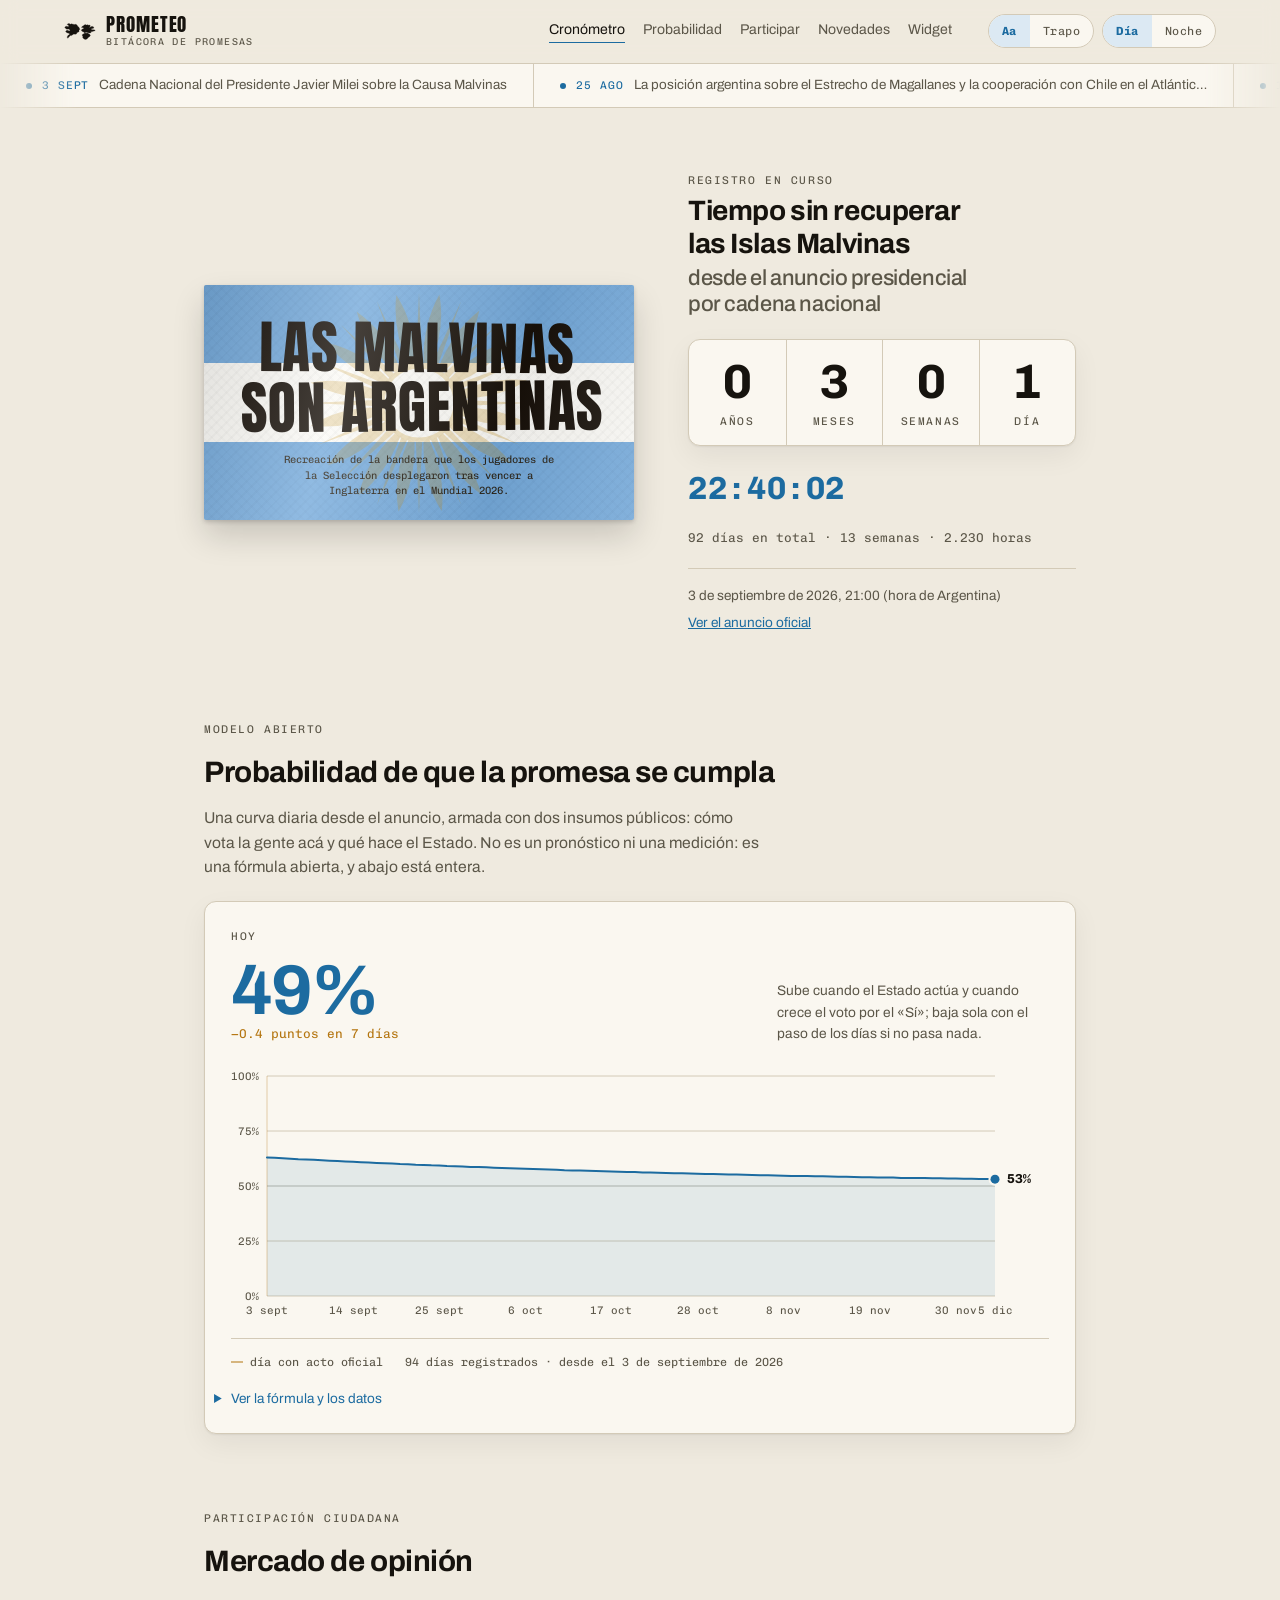
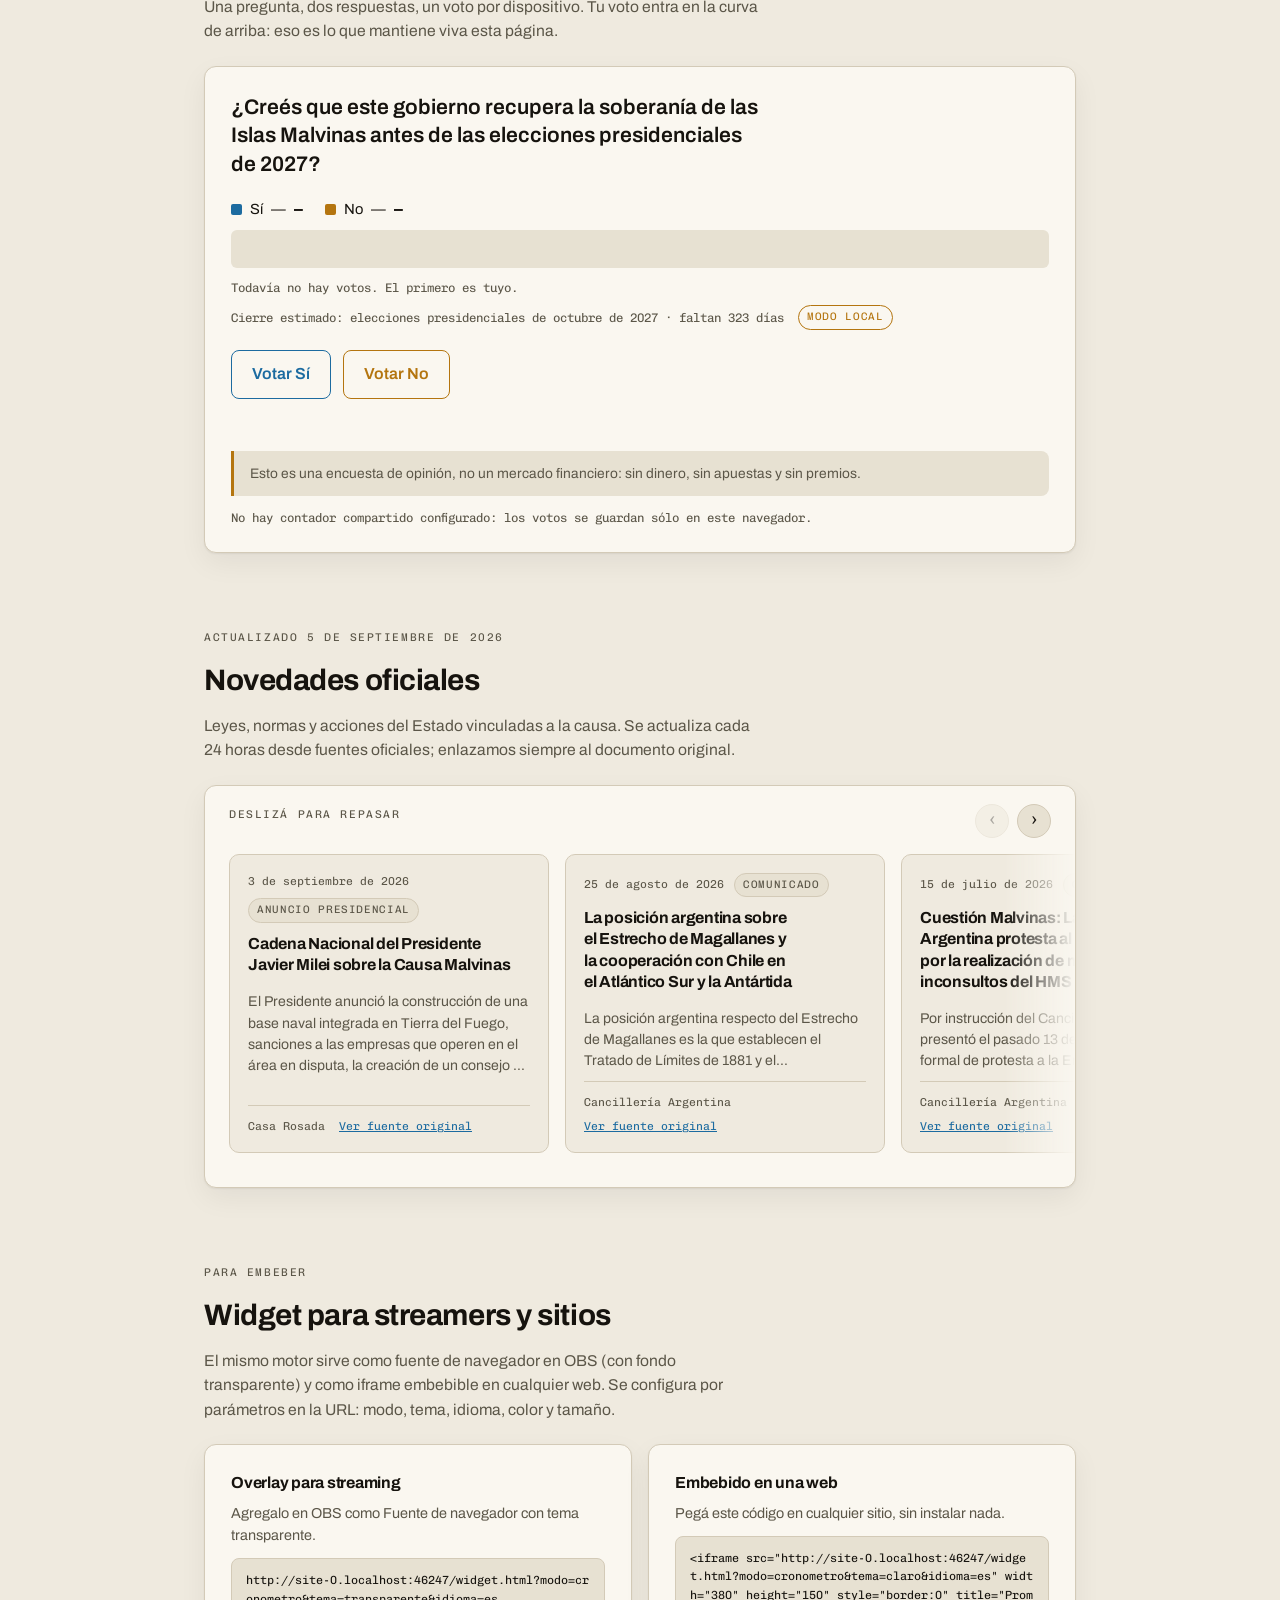
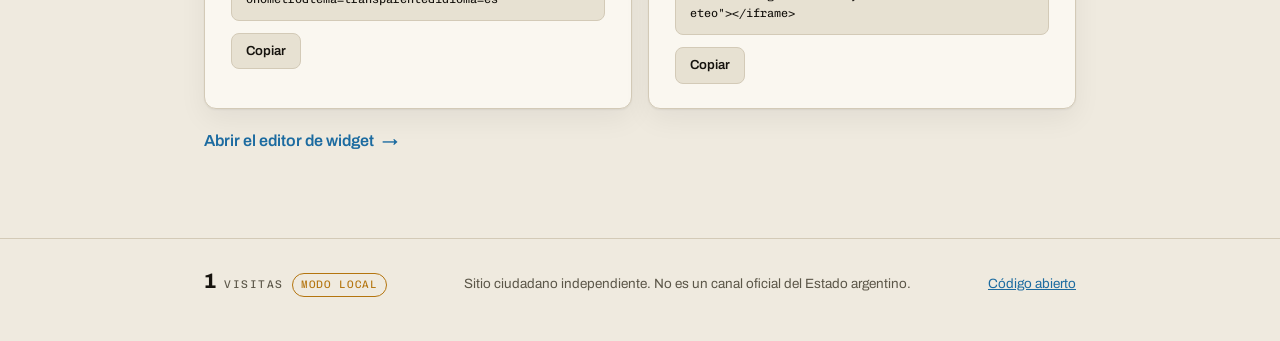
==== index.html @ 1361bfe8 "Prometeo: rebrand, animations, one-vote-per-IP, chart fixes - Rename to Prometeo (ledger of promises" ====
<!DOCTYPE html>
<html lang="es">
<head>
<meta charset="utf-8">
<meta name="viewport" content="width=device-width, initial-scale=1">
<title>Prometeo · Bitácora de promesas</title>
<meta name="description" content="Prometeo cuenta el tiempo desde el anuncio presidencial sobre las Islas Malvinas, reúne las novedades oficiales y sigue día a día la probabilidad de que la promesa se cumpla.">
<meta name="color-scheme" content="light dark">
<link rel="icon" href="assets/favicon.svg" type="image/svg+xml">
<link rel="preconnect" href="https://fonts.googleapis.com">
<link rel="preconnect" href="https://fonts.gstatic.com" crossorigin>
<link rel="stylesheet" href="https://fonts.googleapis.com/css2?family=Anton&family=Archivo:wght@400;500;600;700&family=Chivo+Mono:wght@400;500;700&display=swap">
<link rel="stylesheet" href="assets/css/base.css">
<link rel="stylesheet" href="assets/css/site.css">
<script>
/* Tema, tipografía y marca de JS antes del primer pintado: si esto esperara a
   los scripts del final, la página parpadearía en claro y luego saltaría. */
(function (d) {
  d.documentElement.classList.add("js");
  try {
    var t = localStorage.getItem("bm:tema");
    if (t) d.documentElement.dataset.theme = t;
    var f = localStorage.getItem("bm:tipografia");
    d.documentElement.dataset.tipografia = f === "bandera" ? "bandera" : "original";
  } catch (e) { /* modo privado */ }
})(document);
</script>
</head>
<body>

<div class="barra-progreso" id="progreso" aria-hidden="true"></div>

<a class="saltar" href="#contenido" data-i18n="saltar">Ir al contenido</a>

<header class="topbar" id="topbar">
  <a class="marca" href="./">
    <span class="marca-logo" aria-hidden="true"></span>
    <span class="marca-texto">
      <span class="marca-nombre" data-i18n="marca.nombre">Prometeo</span>
      <span class="marca-bajada" data-i18n="marca.bajada">Bitácora de promesas</span>
    </span>
  </a>

  <nav data-i18n-attr="aria-label:nav.etiqueta" aria-label="Secciones del sitio">
    <a href="#cronometro" data-i18n="nav.cronometro">Cronómetro</a>
    <a href="#probabilidad" data-i18n="nav.probabilidad">Probabilidad</a>
    <a href="#mercado" data-i18n="nav.mercado">Participar</a>
    <a href="#novedades" data-i18n="nav.novedades">Novedades</a>
    <a href="#widget" data-i18n="nav.widget">Widget</a>
  </nav>

  <div class="controles">
    <div class="pastilla" role="group" data-i18n-attr="aria-label:control.tipografia" aria-label="Cambiar la tipografía de la página">
      <button type="button" data-tipografia="original" aria-pressed="true" data-i18n="control.tipoOriginal">Aa</button>
      <button type="button" data-tipografia="bandera" aria-pressed="false" data-i18n="control.tipoBandera">Trapo</button>
    </div>
    <div class="pastilla" role="group" data-i18n-attr="aria-label:control.tema" aria-label="Cambiar entre modo día y noche">
      <button type="button" data-tema="claro" aria-pressed="true" data-i18n="control.dia">Día</button>
      <button type="button" data-tema="oscuro" aria-pressed="false" data-i18n="control.noche">Noche</button>
    </div>
  </div>
</header>

<div class="cinta" id="cinta" hidden>
  <div class="cinta-pista" id="cinta-pista"></div>
</div>

<main id="contenido" class="envoltorio">

  <section class="hero" id="cronometro">
    <figure class="bandera" data-revelar>
      <span class="trazo" data-i18n="banner.linea1">Las Malvinas</span>
      <span class="trazo" data-i18n="banner.linea2">son argentinas</span>
      <figcaption class="pie-tela" data-i18n="banner.pie">Recreación de la bandera que los jugadores de la Selección desplegaron tras vencer a Inglaterra en el Mundial 2026.</figcaption>
    </figure>

    <div data-revelar>
      <p class="etiqueta hero-kicker" data-i18n="hero.eyebrow">Registro en curso</p>
      <h1>
        <span data-i18n="hero.kicker">Tiempo sin recuperar las Islas Malvinas</span>
        <span class="desde" data-i18n="hero.desde">desde el anuncio presidencial por cadena nacional</span>
      </h1>

      <div class="tiles">
        <div class="tile"><span class="cifra" id="u-anios">0</span><span class="etiqueta" id="l-anios">años</span></div>
        <div class="tile"><span class="cifra" id="u-meses">0</span><span class="etiqueta" id="l-meses">meses</span></div>
        <div class="tile"><span class="cifra" id="u-semanas">0</span><span class="etiqueta" id="l-semanas">semanas</span></div>
        <div class="tile"><span class="cifra" id="u-dias">0</span><span class="etiqueta" id="l-dias">días</span></div>
      </div>

      <div class="reloj-fila">
        <span id="reloj" data-i18n-attr="aria-label:hero.relojEtiqueta" aria-label="Horas, minutos y segundos transcurridos">00:00:00</span>
        <span id="resumen-tiempo"></span>
      </div>

      <div class="ancla-nota">
        <span data-i18n="hero.ancla">3 de septiembre de 2026, 21:00 (hora de Argentina)</span>
        <a href="https://www.argentina.gob.ar/noticias/cadena-nacional-del-presidente-javier-milei-sobre-la-causa-malvinas" target="_blank" rel="noopener noreferrer" data-i18n="hero.fuente">Ver el anuncio oficial</a>
      </div>
    </div>
  </section>

  <section class="seccion" id="probabilidad" data-revelar>
    <div class="seccion-cabecera">
      <p class="etiqueta" data-i18n="prob.eyebrow">Modelo abierto</p>
      <h2 data-i18n="prob.titulo">Probabilidad de que la promesa se cumpla</h2>
      <p class="seccion-bajada" data-i18n="prob.bajada">Una curva diaria desde el anuncio, armada con dos insumos públicos: cómo vota la gente acá y qué hace el Estado. No es un pronóstico ni una medición: es una fórmula abierta, y abajo está entera.</p>
    </div>

    <div class="tarjeta">
      <div class="prob-cabecera">
        <div>
          <p class="etiqueta" data-i18n="prob.hoy">Hoy</p>
          <span class="prob-cifra" id="prob-actual">—</span>
          <p class="prob-delta" id="prob-delta"></p>
        </div>
        <p class="prob-nota" data-i18n="prob.nota">Sube cuando el Estado actúa y cuando crece el voto por el «Sí»; baja sola con el paso de los días si no pasa nada.</p>
      </div>

      <div class="g-caja" id="curva"></div>

      <div class="prob-pie">
        <span class="clave"><i class="raya-hito" aria-hidden="true"></i><span data-i18n="prob.hito">día con acto oficial</span></span>
        <span id="prob-rango"></span>
      </div>

      <details class="desplegable">
        <summary data-i18n="prob.verDatos">Ver la fórmula y los datos</summary>

        <div class="formula">
          <p data-i18n="prob.formulaIntro">El número no se mide: se calcula. Estos son todos sus ingredientes, y los parámetros se editan en <code>data/config.js</code>.</p>
          <code id="prob-formula"></code>
          <p data-i18n="prob.formulaPie">Cada novedad oficial empuja según su tipo —una ley pesa más que un comunicado— y se apaga a la mitad cada 45 días. El voto recién manda sobre el resultado cuando hay suficientes votos como para no ser ruido.</p>
        </div>

        <div class="tabla-envoltorio">
          <table class="tabla-datos" id="tabla-prob">
            <caption class="saltar" data-i18n="prob.tablaTitulo">Serie diaria de probabilidad</caption>
            <thead>
              <tr>
                <th scope="col" data-i18n="prob.colFecha">Fecha</th>
                <th scope="col" data-i18n="prob.colProb">Probabilidad</th>
                <th scope="col" data-i18n="prob.colBase">Voto</th>
                <th scope="col" data-i18n="prob.colImpulso">Novedades</th>
                <th scope="col" data-i18n="prob.colVotos">Votos</th>
              </tr>
            </thead>
            <tbody id="tabla-prob-cuerpo"></tbody>
          </table>
        </div>
      </details>
    </div>
  </section>

  <section class="seccion" id="mercado" data-revelar>
    <div class="seccion-cabecera">
      <p class="etiqueta" data-i18n="mercado.eyebrow">Participación ciudadana</p>
      <h2 data-i18n="mercado.titulo">Mercado de opinión</h2>
      <p class="seccion-bajada" data-i18n="mercado.bajada">Una pregunta, dos respuestas, un voto por dispositivo. Tu voto entra en la curva de arriba: eso es lo que mantiene viva esta página.</p>
    </div>

    <div class="tarjeta">
      <p class="pregunta" data-i18n="mercado.pregunta">¿Creés que este gobierno recupera la soberanía de las Islas Malvinas antes de las elecciones presidenciales de 2027?</p>

      <div class="leyenda">
        <span class="par"><i class="punto si"></i><span data-i18n="mercado.si">Sí</span> — <b class="cifra" id="pct-si">50%</b></span>
        <span class="par"><i class="punto no"></i><span data-i18n="mercado.no">No</span> — <b class="cifra" id="pct-no">50%</b></span>
      </div>

      <div class="grafico" id="grafico-mercado" role="img" aria-label="Resultado de la votación">
        <div class="segmento si" id="barra-si" style="width:50%"></div>
        <div class="segmento no" id="barra-no" style="width:50%"></div>
      </div>

      <div class="votos-meta">
        <span id="votos-total"></span>
        <span id="mercado-cierre"></span>
        <span class="chip chip-local" data-local hidden data-i18n="mercado.local">modo local</span>
      </div>

      <div class="acciones">
        <button type="button" class="boton voto-si" id="btn-si" aria-pressed="false" data-i18n="mercado.votarSi">Votar Sí</button>
        <button type="button" class="boton voto-no" id="btn-no" aria-pressed="false" data-i18n="mercado.votarNo">Votar No</button>
      </div>

      <p id="mercado-estado" role="status" aria-live="polite"></p>

      <p class="aviso" data-i18n="mercado.aviso">Esto es una encuesta de opinión, no un mercado financiero: sin dinero, sin apuestas y sin premios.</p>
      <p class="votos-meta" data-local hidden><span data-i18n="mercado.localAyuda">No hay contador compartido configurado: los votos se guardan sólo en este navegador.</span></p>
    </div>
  </section>

  <section class="seccion" id="novedades" data-revelar>
    <div class="seccion-cabecera">
      <p class="etiqueta" id="sello-actualizado"></p>
      <h2 data-i18n="novedades.titulo">Novedades oficiales</h2>
      <p class="seccion-bajada" data-i18n="novedades.bajada">Leyes, normas y acciones del Estado vinculadas a la causa. Se actualiza cada 24 horas desde fuentes oficiales; enlazamos siempre al documento original.</p>
    </div>
    <div class="tarjeta carrusel">
      <div class="carrusel-barra">
        <p class="etiqueta" data-i18n="novedades.repasar">Deslizá para repasar</p>
        <div class="carrusel-flechas">
          <button type="button" class="flecha" id="nov-anterior" hidden
                  data-i18n-attr="aria-label:novedades.anterior" aria-label="Novedad anterior">
            <span aria-hidden="true">&#8249;</span>
          </button>
          <button type="button" class="flecha" id="nov-siguiente" hidden
                  data-i18n-attr="aria-label:novedades.siguiente" aria-label="Novedad siguiente">
            <span aria-hidden="true">&#8250;</span>
          </button>
        </div>
      </div>

      <ul class="tira" id="lista-novedades" role="group"
          data-i18n-attr="aria-label:novedades.tira" aria-label="Novedades oficiales, lista horizontal"></ul>
    </div>
  </section>

  <section class="seccion" id="widget" data-revelar>
    <div class="seccion-cabecera">
      <p class="etiqueta" data-i18n="widget.eyebrow">Para embeber</p>
      <h2 data-i18n="widget.titulo">Widget para streamers y sitios</h2>
      <p class="seccion-bajada" data-i18n="widget.bajada">El mismo motor sirve como fuente de navegador en OBS (con fondo transparente) y como iframe embebible en cualquier web. Se configura por parámetros en la URL: modo, tema, idioma, color y tamaño.</p>
    </div>

    <div class="rejilla-widget">
      <div class="tarjeta">
        <h3 data-i18n="widget.obs">Overlay para streaming</h3>
        <p class="detalle" data-i18n="widget.obsDetalle">Agregalo en OBS como Fuente de navegador con tema transparente.</p>
        <code class="snippet" id="snippet-obs"></code>
        <div class="fila-copiar">
          <button type="button" class="boton chico" data-copiar="#snippet-obs" data-i18n="widget.copiar">Copiar</button>
        </div>
      </div>

      <div class="tarjeta">
        <h3 data-i18n="widget.web">Embebido en una web</h3>
        <p class="detalle" data-i18n="widget.webDetalle">Pegá este código en cualquier sitio, sin instalar nada.</p>
        <code class="snippet" id="snippet-web"></code>
        <div class="fila-copiar">
          <button type="button" class="boton chico" data-copiar="#snippet-web" data-i18n="widget.copiar">Copiar</button>
        </div>
      </div>
    </div>

    <a class="cta" href="widget-builder.html" data-i18n="widget.cta">Abrir el editor de widget</a>
  </section>

</main>

<footer>
  <div class="envoltorio pie-fila">
    <span class="odometro">
      <span id="contador-visitas">—</span>
      <span class="etiqueta" data-i18n="pie.visitas">visitas</span>
      <span class="chip chip-local" data-local hidden data-i18n="mercado.local">modo local</span>
    </span>
    <span data-i18n="pie.aviso">Sitio ciudadano independiente. No es un canal oficial del Estado argentino.</span>
    <a href="https://github.com/malvinas-argentinas/prometeo" target="_blank" rel="noopener noreferrer" data-i18n="pie.codigo">Código abierto</a>
  </div>
</footer>

<script src="data/config.js"></script>
<script src="data/novedades.js"></script>
<script src="data/historial.js"></script>
<script src="assets/js/i18n.js"></script>
<script src="assets/js/theme.js"></script>
<script src="assets/js/tipografia.js"></script>
<script src="assets/js/tiempo.js"></script>
<script src="assets/js/contador.js"></script>
<script src="assets/js/mercado.js"></script>
<script src="assets/js/novedades.js"></script>
<script src="assets/js/modelo.js"></script>
<script src="assets/js/grafico.js"></script>
<script src="assets/js/animaciones.js"></script>
<script src="assets/js/main.js"></script>
</body>
</html>
---- assets/css/base.css ----
/* ==========================================================================
   Tokens
   La paleta parte de la bandera: el celeste manda y el oro del Sol de Mayo
   hace de contrapunto, sobre la base de papel que ya tenía el sitio.
   Los pasos de --si y --no están validados contra su superficie (contraste y
   separación bajo daltonismo); si se tocan, hay que revalidarlos.
   ========================================================================== */

:root {
  --bg: #EFEADF;
  --surface: #FAF7F0;
  --surface-2: #E7E1D2;
  --ink: #16130E;
  --ink-muted: #5B5648;
  --line: #D3CAB7;

  --si: #1C6BA0;
  --no: #B4750F;
  --accent: #1C6BA0;
  --accent-suave: #DCE9F3;

  /* colores de la bandera: son del objeto, no del tema, y no cambian de noche */
  --celeste: #75AADB;
  --sol: #F6B40E;
  --tela: #FBFAF6;
  --tinta-trapo: #171009;

  --sombra: 0 1px 2px rgba(22, 19, 14, .06), 0 10px 28px rgba(22, 19, 14, .06);
  --sombra-tela: 0 2px 4px rgba(0, 0, 0, .16), 0 16px 32px rgba(0, 0, 0, .16);

  --fuente-texto: "Archivo", ui-sans-serif, system-ui, sans-serif;
  --fuente-mono: "Chivo Mono", ui-monospace, SFMono-Regular, Menlo, monospace;
  --fuente-display: "Anton", "Arial Narrow", sans-serif;

  --peso-titulo: 700;
  --peso-fuerte: 600;
  --interlinea: 1.55;
  --espaciado-texto: normal;
}

/* El modo noche se define una sola vez y se repite para el atributo, de manera
   que el botón gane tanto sobre "claro" como sobre "oscuro" del sistema. */
@media (prefers-color-scheme: dark) {
  :root:not([data-theme="claro"]) {
    --bg: #14120E;
    --surface: #1D1A15;
    --surface-2: #262119;
    --ink: #F0EADD;
    --ink-muted: #A79E8C;
    --line: #37311F;

    --si: #3F93DC;
    --no: #BC8218;
    --accent: #7FB4E4;
    --accent-suave: #17303F;

    --sombra: 0 1px 2px rgba(0, 0, 0, .4), 0 10px 28px rgba(0, 0, 0, .4);
    --sombra-tela: 0 2px 6px rgba(0, 0, 0, .55), 0 22px 44px rgba(0, 0, 0, .5);
  }
}

:root[data-theme="oscuro"] {
  --bg: #14120E;
  --surface: #1D1A15;
  --surface-2: #262119;
  --ink: #F0EADD;
  --ink-muted: #A79E8C;
  --line: #37311F;

  --si: #3F93DC;
  --no: #BC8218;
  --accent: #7FB4E4;
  --accent-suave: #17303F;

  --sombra: 0 1px 2px rgba(0, 0, 0, .4), 0 10px 28px rgba(0, 0, 0, .4);
  --sombra-tela: 0 2px 6px rgba(0, 0, 0, .55), 0 22px 44px rgba(0, 0, 0, .5);
}

/* Modo "letra de la bandera": toda la página pasa a la display del trapo.
   Anton no tiene versal ni negrita reales, así que se baja el peso —para que
   el navegador no invente una negrita— y se abre el interletrado y la
   interlínea, que es lo que hace legible un párrafo en una tipografía de
   cartel. Es opt-in: nunca se activa sola. */
:root[data-tipografia="bandera"] {
  --fuente-texto: var(--fuente-display);
  --fuente-mono: var(--fuente-display);
  --peso-titulo: 400;
  --peso-fuerte: 400;
  --interlinea: 1.7;
  --espaciado-texto: .022em;
}

* { box-sizing: border-box; }

/* las reglas de clase con display ganan sobre el estilo de agente de usuario
   de [hidden], así que hay que reforzarlo */
[hidden] { display: none !important; }

html {
  -webkit-text-size-adjust: 100%;
  scroll-behavior: smooth;
}

body {
  margin: 0;
  background: var(--bg);
  color: var(--ink);
  font-family: var(--fuente-texto);
  font-size: 16px;
  line-height: var(--interlinea);
  letter-spacing: var(--espaciado-texto);
  -webkit-font-smoothing: antialiased;
}

h1, h2, h3 {
  margin: 0;
  font-family: var(--fuente-texto);
  font-weight: var(--peso-titulo);
  letter-spacing: -0.015em;
  text-wrap: balance;
}

:root[data-tipografia="bandera"] h1,
:root[data-tipografia="bandera"] h2,
:root[data-tipografia="bandera"] h3 { letter-spacing: .01em; }

p { margin: 0 0 12px; }
p:last-child { margin-bottom: 0; }

a { color: var(--accent); }

b, strong { font-weight: var(--peso-fuerte); }

:focus-visible {
  outline: 2px solid var(--accent);
  outline-offset: 3px;
}

.mono, .cifra {
  font-family: var(--fuente-mono);
  font-variant-numeric: tabular-nums;
}

.saltar {
  position: absolute;
  left: -9999px;
  top: 8px;
  background: var(--surface);
  color: var(--ink);
  padding: 10px 16px;
  border: 1px solid var(--line);
  border-radius: 8px;
  z-index: 30;
}
.saltar:focus { left: 16px; }

.etiqueta {
  font-family: var(--fuente-mono);
  font-size: .7rem;
  letter-spacing: .14em;
  text-transform: uppercase;
  color: var(--ink-muted);
}

.chip {
  display: inline-block;
  font-family: var(--fuente-mono);
  font-size: .68rem;
  letter-spacing: .06em;
  text-transform: uppercase;
  padding: 3px 8px;
  border: 1px solid var(--line);
  border-radius: 99px;
  color: var(--ink-muted);
  background: var(--surface-2);
}

.chip-local {
  border-color: var(--no);
  color: var(--no);
  background: transparent;
}

/* --------------------------------------------------------------------------
   La bandera
   Se arma por capas para que las franjas queden siempre en tercios exactos y
   el sol siempre redondo, sea cual sea la proporción del recuadro: si el SVG
   trajera las franjas, estirarlo deformaría el sol.
   Es un objeto físico, así que conserva sus colores en los dos temas y sólo
   cambia la sombra que la levanta del fondo.
   -------------------------------------------------------------------------- */
.bandera {
  position: relative;
  margin: 0;
  padding: 34px 26px 22px;
  border-radius: 2px;
  color: var(--tinta-trapo);
  text-align: center;
  overflow: hidden;
  box-shadow: var(--sombra-tela);
  background-image:
    url("../img/sol.svg"),
    repeating-linear-gradient(135deg, rgba(0, 0, 0, .022) 0 2px, transparent 2px 7px),
    repeating-linear-gradient(45deg, rgba(0, 0, 0, .015) 0 2px, transparent 2px 7px),
    linear-gradient(to bottom,
      var(--celeste) 0 33.33%,
      var(--tela) 33.33% 66.66%,
      var(--celeste) 66.66% 100%);
  background-repeat: no-repeat, repeat, repeat, no-repeat;
  background-position: center, 0 0, 0 0, 0 0;
  background-size: min(56%, 230px) auto, auto, auto, 100% 100%;
}

/* el pliegue de la tela: una capa de luz que cruza en diagonal y respira */
.bandera::after {
  content: "";
  position: absolute;
  inset: 0;
  pointer-events: none;
  background: linear-gradient(105deg,
    rgba(0, 0, 0, .10) 0%, rgba(255, 255, 255, .20) 16%, rgba(0, 0, 0, .06) 34%,
    rgba(255, 255, 255, .16) 54%, rgba(0, 0, 0, .08) 74%, rgba(255, 255, 255, .12) 100%);
  background-size: 220% 100%;
  animation: ondear 9s ease-in-out infinite;
}

@keyframes ondear {
  0%, 100% { background-position: 0% 0; }
  50% { background-position: 100% 0; }
}

.bandera .trazo {
  position: relative;
  display: block;
  font-family: var(--fuente-display);
  font-weight: 400;
  text-transform: uppercase;
  line-height: 1.02;
  letter-spacing: .01em;
  font-size: clamp(1.9rem, 6.6vw, 3.6rem);
}

/* pintadas a mano: ninguna línea está del todo derecha */
.bandera .trazo:first-of-type { transform: rotate(.5deg) translateX(-2px); }
.bandera .trazo:last-of-type { transform: rotate(-.45deg) translateX(3px); }

.bandera .pie-tela {
  position: relative;
  margin: 16px auto 0;
  max-width: 46ch;
  font-family: var(--fuente-mono);
  font-size: .66rem;
  line-height: 1.45;
  letter-spacing: normal;
  color: #2A2317;
}

.boton {
  font: inherit;
  font-family: var(--fuente-texto);
  font-weight: var(--peso-fuerte);
  color: var(--ink);
  background: var(--surface-2);
  border: 1px solid var(--line);
  border-radius: 8px;
  padding: 11px 20px;
  cursor: pointer;
  transition: border-color .18s ease, background-color .18s ease,
              color .18s ease, transform .12s ease;
}

.boton:hover:not(:disabled) { border-color: var(--ink-muted); }
.boton:active:not(:disabled) { transform: translateY(1px); }
.boton:disabled { cursor: default; opacity: .65; }

.pastilla {
  display: inline-flex;
  border: 1px solid var(--line);
  border-radius: 99px;
  overflow: hidden;
  background: var(--surface);
}

.pastilla button {
  font: inherit;
  font-family: var(--fuente-mono);
  font-size: .74rem;
  letter-spacing: .04em;
  border: 0;
  background: transparent;
  color: var(--ink-muted);
  padding: 7px 13px;
  cursor: pointer;
  transition: background-color .18s ease, color .18s ease;
}

.pastilla button[aria-pressed="true"] {
  background: var(--accent-suave);
  color: var(--accent);
  font-weight: var(--peso-titulo);
}

/* Cada vez que una cifra del cronómetro cambia de valor, la nueva entra desde
   abajo. Es lo que hace visible el crecimiento cuando pasa un día, una semana o
   un mes, mucho después de que terminó el conteo de entrada. */
@keyframes rodarCifra {
  from { transform: translateY(38%); opacity: 0; }
  to { transform: none; opacity: 1; }
}

.cifra.rodando { animation: rodarCifra .42s cubic-bezier(.22, .68, .35, 1); }

/* --------------------------------------------------------------------------
   Aparición al scrollear
   El estado final se aplica con .revelado, que pone el JS. Si el JS no corre,
   nada se ve: por eso la clase de partida vive bajo .js, que se marca en el
   <html> antes de pintar.
   -------------------------------------------------------------------------- */
.js [data-revelar] {
  opacity: 0;
  transform: translateY(14px);
  transition: opacity .55s ease, transform .55s cubic-bezier(.22, .68, .35, 1);
}

.js [data-revelar].revelado {
  opacity: 1;
  transform: none;
}

/* --------------------------------------------------------------------------
   Menos movimiento
   Se apaga todo. Lo único que hay que devolver es una forma de leer la cinta
   de novedades, que sin animación queda quieta y cortada por el recuadro.
   -------------------------------------------------------------------------- */
@media (prefers-reduced-motion: reduce) {
  html { scroll-behavior: auto; }
  * { animation: none !important; transition: none !important; }
  .js [data-revelar] { opacity: 1; transform: none; }
  .cinta { overflow-x: auto; }
}
---- assets/css/site.css ----
/* ==========================================================================
   Barra superior y progreso
   ========================================================================== */

.barra-progreso {
  position: fixed;
  inset: 0 0 auto 0;
  height: 3px;
  z-index: 20;
  background: linear-gradient(90deg, var(--celeste), var(--accent));
  transform: scaleX(0);
  transform-origin: 0 50%;
  will-change: transform;
}

.topbar {
  position: sticky;
  top: 0;
  z-index: 10;
  display: flex;
  align-items: center;
  gap: 18px;
  padding: 14px max(20px, 5vw);
  background: color-mix(in srgb, var(--bg) 88%, transparent);
  backdrop-filter: blur(8px);
  border-bottom: 1px solid transparent;
  transition: padding .22s ease, border-color .22s ease, box-shadow .22s ease;
}

.topbar.encogido {
  padding-top: 8px;
  padding-bottom: 8px;
  border-bottom-color: var(--line);
  box-shadow: 0 6px 20px rgba(0, 0, 0, .06);
}

.marca {
  display: flex;
  align-items: center;
  gap: 10px;
  color: var(--ink);
  text-decoration: none;
  white-space: nowrap;
}

/* la silueta se pinta con currentColor a través de una máscara, así sigue
   al tema y al foco sin duplicar el archivo en dos colores */
.marca-logo {
  flex: none;
  width: 32px;
  height: 18px;
  background: currentColor;
  -webkit-mask: url("../img/islas.svg") center / contain no-repeat;
  mask: url("../img/islas.svg") center / contain no-repeat;
  transition: transform .25s cubic-bezier(.22, .68, .35, 1);
}

.marca:hover .marca-logo { transform: translateY(-1px) scale(1.06); }

.marca-nombre {
  font-family: var(--fuente-display);
  font-weight: 400;
  font-size: 1.16rem;
  letter-spacing: .05em;
  text-transform: uppercase;
  line-height: 1;
}

.marca-bajada {
  font-family: var(--fuente-mono);
  font-size: .62rem;
  letter-spacing: .14em;
  text-transform: uppercase;
  color: var(--ink-muted);
  line-height: 1;
  margin-top: 3px;
}

.marca-texto { display: flex; flex-direction: column; }

.topbar nav {
  display: flex;
  gap: 18px;
  margin-left: auto;
}

.topbar nav a {
  position: relative;
  font-size: .88rem;
  color: var(--ink-muted);
  text-decoration: none;
  padding-bottom: 2px;
  transition: color .18s ease;
}

/* el subrayado crece desde la izquierda en vez de aparecer de golpe */
.topbar nav a::after {
  content: "";
  position: absolute;
  left: 0;
  bottom: 0;
  height: 1.5px;
  width: 100%;
  background: var(--accent);
  transform: scaleX(0);
  transform-origin: 0 50%;
  transition: transform .22s cubic-bezier(.22, .68, .35, 1);
}

.topbar nav a:hover { color: var(--ink); }
.topbar nav a:hover::after,
.topbar nav a.activo::after { transform: scaleX(1); }
.topbar nav a.activo { color: var(--ink); }

.controles {
  display: flex;
  gap: 8px;
  margin-left: 18px;
}

@media (max-width: 860px) {
  .topbar nav { display: none; }
  .controles { margin-left: auto; }
  .marca-bajada { display: none; }
}

.envoltorio {
  max-width: 1000px;
  margin: 0 auto;
  padding: 0 max(20px, 5vw);
}

/* ==========================================================================
   Cinta de novedades
   ========================================================================== */

.cinta {
  position: relative;
  overflow: hidden;
  border-block: 1px solid var(--line);
  background: var(--surface);
  /* los bordes se desvanecen para que la entrada y la salida no se corten en seco */
  -webkit-mask-image: linear-gradient(90deg, transparent, #000 6%, #000 94%, transparent);
  mask-image: linear-gradient(90deg, transparent, #000 6%, #000 94%, transparent);
}

.cinta-pista {
  display: flex;
  width: max-content;
  gap: 0;
  animation: correr var(--duracion, 40s) linear infinite;
}

@keyframes correr {
  from { transform: translateX(0); }
  to { transform: translateX(var(--recorrido, -50%)); }
}

.cinta:hover .cinta-pista,
.cinta:focus-within .cinta-pista { animation-play-state: paused; }

.cinta-item {
  display: flex;
  align-items: center;
  gap: 10px;
  padding: 11px 26px;
  font-size: .84rem;
  color: var(--ink-muted);
  text-decoration: none;
  white-space: nowrap;
  border-right: 1px solid var(--line);
  transition: color .18s ease, background-color .18s ease;
}

.cinta-item:hover { color: var(--ink); background: var(--surface-2); }

.cinta-fecha {
  font-family: var(--fuente-mono);
  font-size: .7rem;
  letter-spacing: .08em;
  text-transform: uppercase;
  color: var(--accent);
}

.cinta-punto {
  width: 6px;
  height: 6px;
  border-radius: 50%;
  background: var(--si);
  flex: none;
}

/* ==========================================================================
   Portada
   ========================================================================== */

.hero {
  display: grid;
  grid-template-columns: minmax(0, 1fr);
  gap: 44px;
  padding: 52px 0 12px;
}

@media (min-width: 900px) {
  .hero {
    grid-template-columns: minmax(0, 430px) minmax(0, 1fr);
    align-items: center;
    gap: 54px;
    padding-top: 64px;
  }
}

.hero-kicker { margin-bottom: 4px; }

.hero h1 {
  font-size: clamp(1.35rem, 2.6vw, 1.75rem);
  line-height: 1.2;
  margin-bottom: 22px;
  max-width: 22ch;
}

.hero h1 .desde {
  display: block;
  font-size: .78em;
  font-weight: 500;
  color: var(--ink-muted);
  margin-top: 4px;
}

.tiles {
  display: grid;
  grid-template-columns: repeat(4, 1fr);
  background: var(--surface);
  border: 1px solid var(--line);
  border-radius: 12px;
  box-shadow: var(--sombra);
  overflow: hidden;
}

.tile {
  padding: 18px 10px 15px;
  text-align: center;
  border-left: 1px solid var(--line);
}

.tile:first-child { border-left: 0; }

.tile .cifra {
  display: block;
  font-weight: var(--peso-titulo);
  font-size: clamp(1.9rem, 6vw, 3rem);
  line-height: 1;
  letter-spacing: -.02em;
}

.tile .etiqueta { display: block; margin-top: 7px; }

@media (max-width: 560px) {
  .tiles { grid-template-columns: repeat(2, 1fr); }
  .tile:nth-child(3) { border-left: 0; }
  .tile:nth-child(n+3) { border-top: 1px solid var(--line); }
}

.reloj-fila {
  display: flex;
  align-items: baseline;
  gap: 14px;
  margin-top: 18px;
  flex-wrap: wrap;
}

#reloj {
  font-family: var(--fuente-mono);
  font-variant-numeric: tabular-nums;
  font-weight: var(--peso-titulo);
  font-size: clamp(1.5rem, 4.4vw, 2rem);
  letter-spacing: .02em;
  color: var(--accent);
  /* la letra de la bandera no trae cifras de ancho fijo: sin un ancho mínimo,
     el reloj empujaría la línea entera cada segundo */
  min-width: 7ch;
  display: inline-block;
}

#resumen-tiempo {
  font-family: var(--fuente-mono);
  font-size: .8rem;
  color: var(--ink-muted);
}

.ancla-nota {
  margin-top: 20px;
  padding-top: 16px;
  border-top: 1px solid var(--line);
  font-size: .85rem;
  color: var(--ink-muted);
  display: flex;
  flex-wrap: wrap;
  gap: 6px 14px;
  align-items: baseline;
}

/* ==========================================================================
   Secciones
   ========================================================================== */

.seccion {
  padding: 76px 0 0;
  scroll-margin-top: 78px;
}

.seccion-cabecera { margin-bottom: 22px; }

.seccion h2 {
  font-size: clamp(1.4rem, 3vw, 1.85rem);
  margin: 6px 0 10px;
}

.seccion-bajada {
  color: var(--ink-muted);
  max-width: 62ch;
  font-size: .98rem;
}

.tarjeta {
  background: var(--surface);
  border: 1px solid var(--line);
  border-radius: 12px;
  box-shadow: var(--sombra);
  padding: 26px 26px 24px;
}

/* ==========================================================================
   Mercado de opinión
   ========================================================================== */

.pregunta {
  font-size: clamp(1.08rem, 2.3vw, 1.32rem);
  font-weight: var(--peso-fuerte);
  line-height: 1.35;
  max-width: 44ch;
  margin-bottom: 20px;
}

.leyenda {
  display: flex;
  gap: 22px;
  flex-wrap: wrap;
  margin-bottom: 9px;
  font-size: .92rem;
}

.leyenda .par { display: flex; align-items: center; gap: 8px; }

.punto {
  width: 11px;
  height: 11px;
  border-radius: 2px;
  display: inline-block;
  flex: none;
}

.punto.si { background: var(--si); }
.punto.no { background: var(--no); }

.leyenda .cifra { font-weight: var(--peso-titulo); }

.grafico {
  display: flex;
  gap: 2px;                      /* el separador es el fondo, no un borde */
  height: 38px;
  border-radius: 6px;
  overflow: hidden;
  background: var(--surface-2);
}

.grafico .segmento {
  height: 100%;
  transition: width .5s cubic-bezier(.22, .68, .35, 1);
}
.grafico .segmento.si { background: var(--si); }
.grafico .segmento.no { background: var(--no); }

.votos-meta {
  margin-top: 10px;
  font-family: var(--fuente-mono);
  font-size: .78rem;
  color: var(--ink-muted);
  display: flex;
  flex-wrap: wrap;
  gap: 8px 14px;
  align-items: center;
}

.acciones {
  display: flex;
  gap: 12px;
  margin-top: 20px;
  flex-wrap: wrap;
}

.boton.voto-si { border-color: var(--si); color: var(--si); background: transparent; }
.boton.voto-no { border-color: var(--no); color: var(--no); background: transparent; }
.boton.voto-si:hover:not(:disabled) { background: var(--accent-suave); }
.boton.voto-no:hover:not(:disabled) { background: color-mix(in srgb, var(--no) 12%, transparent); }
.boton.voto-si.elegido { background: var(--si); color: var(--tela); border-color: var(--si); }
.boton.voto-no.elegido { background: var(--no); color: var(--tela); border-color: var(--no); }

#mercado-estado {
  margin-top: 12px;
  font-size: .9rem;
  color: var(--ink-muted);
  min-height: 1.4em;
}

.aviso {
  margin-top: 20px;
  padding: 12px 16px;
  border-left: 3px solid var(--no);
  background: var(--surface-2);
  border-radius: 0 8px 8px 0;
  font-size: .86rem;
  color: var(--ink-muted);
}

/* ==========================================================================
   Curva de probabilidad
   ========================================================================== */

.prob-cabecera {
  display: flex;
  flex-wrap: wrap;
  align-items: flex-end;
  justify-content: space-between;
  gap: 16px 28px;
  margin-bottom: 18px;
}

/* la cifra grande usa las cifras proporcionales de la fuente: a este tamaño
   las tabulares dejan agujeros entre dígitos */
.prob-cifra {
  display: block;
  font-family: var(--fuente-texto);
  font-weight: var(--peso-titulo);
  font-variant-numeric: normal;
  font-size: clamp(3rem, 9vw, 4.4rem);
  line-height: .95;
  letter-spacing: -.03em;
  color: var(--si);
}

.prob-cifra .signo { font-size: .45em; margin-left: 2px; letter-spacing: 0; }

.prob-nota {
  font-size: .86rem;
  color: var(--ink-muted);
  max-width: 34ch;
}

.prob-delta {
  font-family: var(--fuente-mono);
  font-size: .8rem;
  color: var(--ink-muted);
}

.prob-delta .sube { color: var(--si); }
.prob-delta .baja { color: var(--no); }

.g-caja { position: relative; }

.g-lienzo { width: 100%; }

.g-svg { display: block; overflow: visible; touch-action: pan-y; }

/* El gráfico es enfocable para poder recorrerlo con el teclado, y al tocarlo
   el navegador le pinta su aro de foco por defecto. Ese aro sobra en un toque:
   se deja sólo cuando el foco llegó navegando, que es cuando hace falta verlo. */
.g-svg:focus { outline: none; }

.g-svg:focus-visible {
  outline: 2px solid var(--accent);
  outline-offset: 2px;
  border-radius: 4px;
}

.g-grid { stroke: var(--line); stroke-width: 1; }
.g-grid-medio { stroke: var(--ink-muted); stroke-opacity: .4; }

.g-tick {
  font-family: var(--fuente-mono);
  font-variant-numeric: tabular-nums;
  font-size: 11px;
  fill: var(--ink-muted);
  text-anchor: middle;
  letter-spacing: normal;
}

.g-tick-y { text-anchor: end; }

.g-area { fill: var(--si); fill-opacity: .10; stroke: none; }

.g-linea {
  fill: none;
  stroke: var(--si);
  stroke-width: 2;
  stroke-linecap: round;
  stroke-linejoin: round;
}

/* día con acto oficial registrado */
.g-hito { stroke: var(--no); stroke-width: 1; stroke-opacity: .32; }

.g-punta-anillo { fill: var(--surface); }
.g-punta { fill: var(--si); }

.g-punta-texto {
  font-family: var(--fuente-mono);
  font-variant-numeric: tabular-nums;
  font-size: 13px;
  font-weight: 700;
  fill: var(--ink);
  text-anchor: start;
  letter-spacing: normal;
}

.g-cursor { stroke: var(--ink-muted); stroke-opacity: .5; stroke-width: 1; }
.g-foco { fill: var(--si); stroke: var(--surface); stroke-width: 2; }
.g-zona { fill: transparent; }

.g-globo {
  position: absolute;
  z-index: 5;
  /* en un teléfono el gráfico mide poco más de 280 px: el globo tiene que
     entrar sin taparlo entero ni desbordar la tarjeta */
  min-width: 0;
  max-width: min(230px, 76%);
  padding: 10px 12px;
  background: var(--surface);
  border: 1px solid var(--line);
  border-radius: 8px;
  box-shadow: var(--sombra);
  pointer-events: none;
  font-size: .8rem;
}

.g-globo dt {
  font-family: var(--fuente-mono);
  font-size: .68rem;
  letter-spacing: .08em;
  text-transform: uppercase;
  color: var(--ink-muted);
  margin-bottom: 3px;
}

.g-globo dd { margin: 0 0 6px; }
.g-globo dd:last-child { margin-bottom: 0; }

.g-globo .valor {
  font-family: var(--fuente-mono);
  font-variant-numeric: tabular-nums;
  font-weight: 700;
  font-size: 1.1rem;
  color: var(--ink);
}

.g-globo .desglose {
  font-family: var(--fuente-mono);
  font-size: .72rem;
  line-height: 1.4;
  color: var(--ink-muted);
  text-wrap: pretty;
}

.prob-pie {
  display: flex;
  flex-wrap: wrap;
  gap: 10px 22px;
  align-items: center;
  margin-top: 16px;
  padding-top: 14px;
  border-top: 1px solid var(--line);
  font-family: var(--fuente-mono);
  font-size: .74rem;
  color: var(--ink-muted);
}

.prob-pie .clave { display: flex; align-items: center; gap: 7px; }
.prob-pie .raya-hito { width: 12px; height: 0; border-top: 2px solid var(--no); opacity: .5; }

.desplegable { margin-top: 16px; }

.desplegable > summary {
  cursor: pointer;
  font-size: .85rem;
  color: var(--accent);
  list-style-position: outside;
}

.desplegable > summary:focus-visible { outline: 2px solid var(--accent); outline-offset: 3px; }

.tabla-envoltorio {
  margin-top: 12px;
  max-height: 320px;
  overflow: auto;
  border: 1px solid var(--line);
  border-radius: 8px;
}

.tabla-datos {
  width: 100%;
  border-collapse: collapse;
  font-family: var(--fuente-mono);
  font-variant-numeric: tabular-nums;
  font-size: .78rem;
}

.tabla-datos th,
.tabla-datos td {
  padding: 7px 12px;
  text-align: right;
  border-bottom: 1px solid var(--line);
  white-space: nowrap;
}

.tabla-datos th:first-child,
.tabla-datos td:first-child { text-align: left; }

.tabla-datos thead th {
  position: sticky;
  top: 0;
  background: var(--surface-2);
  color: var(--ink-muted);
  font-weight: var(--peso-fuerte);
  letter-spacing: .06em;
  text-transform: uppercase;
  font-size: .68rem;
}

.tabla-datos tbody tr:last-child td { border-bottom: 0; }

.formula {
  margin-top: 14px;
  padding: 14px 16px;
  background: var(--surface-2);
  border-radius: 8px;
  font-size: .84rem;
  color: var(--ink-muted);
}

.formula code {
  display: block;
  margin: 8px 0;
  font-family: var(--fuente-mono);
  font-size: .8rem;
  color: var(--ink);
  overflow-x: auto;
}

/* ==========================================================================
   Novedades: una sola caja con la tira en horizontal
   ========================================================================== */

.carrusel { padding: 18px 0 20px; }

.carrusel-barra {
  display: flex;
  align-items: center;
  justify-content: space-between;
  gap: 16px;
  padding: 0 24px 14px;
}

.carrusel-flechas { display: flex; gap: 8px; }

.flecha {
  display: grid;
  place-items: center;
  width: 34px;
  height: 34px;
  padding: 0;
  font: inherit;
  font-size: 1.15rem;
  line-height: 1;
  color: var(--ink);
  background: var(--surface-2);
  border: 1px solid var(--line);
  border-radius: 50%;
  cursor: pointer;
  transition: border-color .18s ease, background-color .18s ease, opacity .18s ease;
}

.flecha:hover:not(:disabled) { border-color: var(--ink-muted); }
.flecha:disabled { opacity: .35; cursor: default; }

/* La tira es el elemento que scrollea. El relleno lateral va acá y no en la
   tarjeta para que la primera y la última tarjeta puedan llegar al borde. */
.tira {
  display: flex;
  gap: 16px;
  list-style: none;
  margin: 0;
  padding: 2px 24px 14px;
  overflow-x: auto;
  overscroll-behavior-x: contain;
  scroll-snap-type: x proximity;
  scroll-padding-left: 24px;
  scrollbar-width: thin;
  scrollbar-color: var(--line) transparent;
}

.tira::-webkit-scrollbar { height: 8px; }
.tira::-webkit-scrollbar-track { background: transparent; }
.tira::-webkit-scrollbar-thumb {
  background: var(--line);
  border-radius: 99px;
}

/* el degradado de salida sólo tiene sentido cuando hay algo más a la derecha */
.tira-corrible {
  -webkit-mask-image: linear-gradient(90deg, #000 0 92%, transparent);
  mask-image: linear-gradient(90deg, #000 0 92%, transparent);
}

.tira:focus-visible {
  outline: 2px solid var(--accent);
  outline-offset: 2px;
  border-radius: 4px;
}

.novedad {
  flex: 0 0 clamp(255px, 74vw, 320px);
  scroll-snap-align: start;
  display: flex;
  flex-direction: column;
  gap: 10px;
  padding: 18px 18px 16px;
  background: var(--bg);
  border: 1px solid var(--line);
  border-radius: 10px;
  transition: border-color .18s ease, transform .18s cubic-bezier(.22, .68, .35, 1);
}

.novedad:hover {
  border-color: var(--ink-muted);
  transform: translateY(-2px);
}

.novedad-meta {
  display: flex;
  flex-wrap: wrap;
  align-items: center;
  gap: 8px 10px;
  font-family: var(--fuente-mono);
  font-size: .72rem;
  color: var(--ink-muted);
}

.novedad-titulo {
  font-size: 1rem;
  line-height: 1.32;
  margin: 0;
  /* las tarjetas de la tira tienen que medir parecido: se recorta el título
     largo y el texto completo queda a un clic, en la fuente original */
  display: -webkit-box;
  -webkit-line-clamp: 4;
  line-clamp: 4;
  -webkit-box-orient: vertical;
  overflow: hidden;
}

.novedad-resumen {
  margin: 0;
  font-size: .88rem;
  line-height: 1.5;
  color: var(--ink-muted);
  display: -webkit-box;
  -webkit-line-clamp: 4;
  line-clamp: 4;
  -webkit-box-orient: vertical;
  overflow: hidden;
}

.novedad-pie {
  display: flex;
  gap: 6px 14px;
  flex-wrap: wrap;
  align-items: baseline;
  margin-top: auto;          /* empuja la fuente al pie de todas las tarjetas */
  padding-top: 12px;
  border-top: 1px solid var(--line);
  font-family: var(--fuente-mono);
  font-size: .72rem;
  color: var(--ink-muted);
}

.enlace-fuente { color: var(--accent); }

.tira .vacio {
  color: var(--ink-muted);
  font-size: .95rem;
  padding: 8px 0;
}

@media (max-width: 700px) {
  .carrusel-barra { padding: 0 18px 12px; }
  .tira { padding-inline: 18px; scroll-padding-left: 18px; }
}

/* ==========================================================================
   Widget
   ========================================================================== */

.rejilla-widget {
  display: grid;
  grid-template-columns: repeat(auto-fit, minmax(280px, 1fr));
  gap: 16px;
}

.snippet {
  display: block;
  margin-top: 12px;
  padding: 12px 14px;
  background: var(--surface-2);
  border: 1px solid var(--line);
  border-radius: 8px;
  font-family: var(--fuente-mono);
  font-size: .74rem;
  line-height: 1.55;
  overflow-x: auto;
  white-space: pre-wrap;
  word-break: break-all;
}

.tarjeta h3 { font-size: 1rem; margin-bottom: 6px; }
.tarjeta .detalle { font-size: .9rem; color: var(--ink-muted); }

.fila-copiar {
  display: flex;
  gap: 10px;
  margin-top: 12px;
}

.boton.chico { padding: 7px 14px; font-size: .82rem; }

.cta {
  display: inline-flex;
  align-items: center;
  gap: 8px;
  margin-top: 20px;
  font-weight: var(--peso-fuerte);
  color: var(--accent);
  text-decoration: none;
}

.cta::after {
  content: "→";
  transition: transform .2s cubic-bezier(.22, .68, .35, 1);
}

.cta:hover { text-decoration: underline; }
.cta:hover::after { transform: translateX(4px); }

/* ==========================================================================
   Pie
   ========================================================================== */

footer {
  margin-top: 84px;
  border-top: 1px solid var(--line);
  padding: 26px 0 44px;
}

.pie-fila {
  display: flex;
  flex-wrap: wrap;
  gap: 14px 28px;
  align-items: baseline;
  justify-content: space-between;
  font-size: .84rem;
  color: var(--ink-muted);
}

.odometro {
  display: flex;
  align-items: baseline;
  gap: 8px;
}

#contador-visitas {
  font-family: var(--fuente-mono);
  font-variant-numeric: tabular-nums;
  font-weight: var(--peso-titulo);
  font-size: 1.3rem;
  color: var(--ink);
}

.pie-fila a { color: var(--accent); }
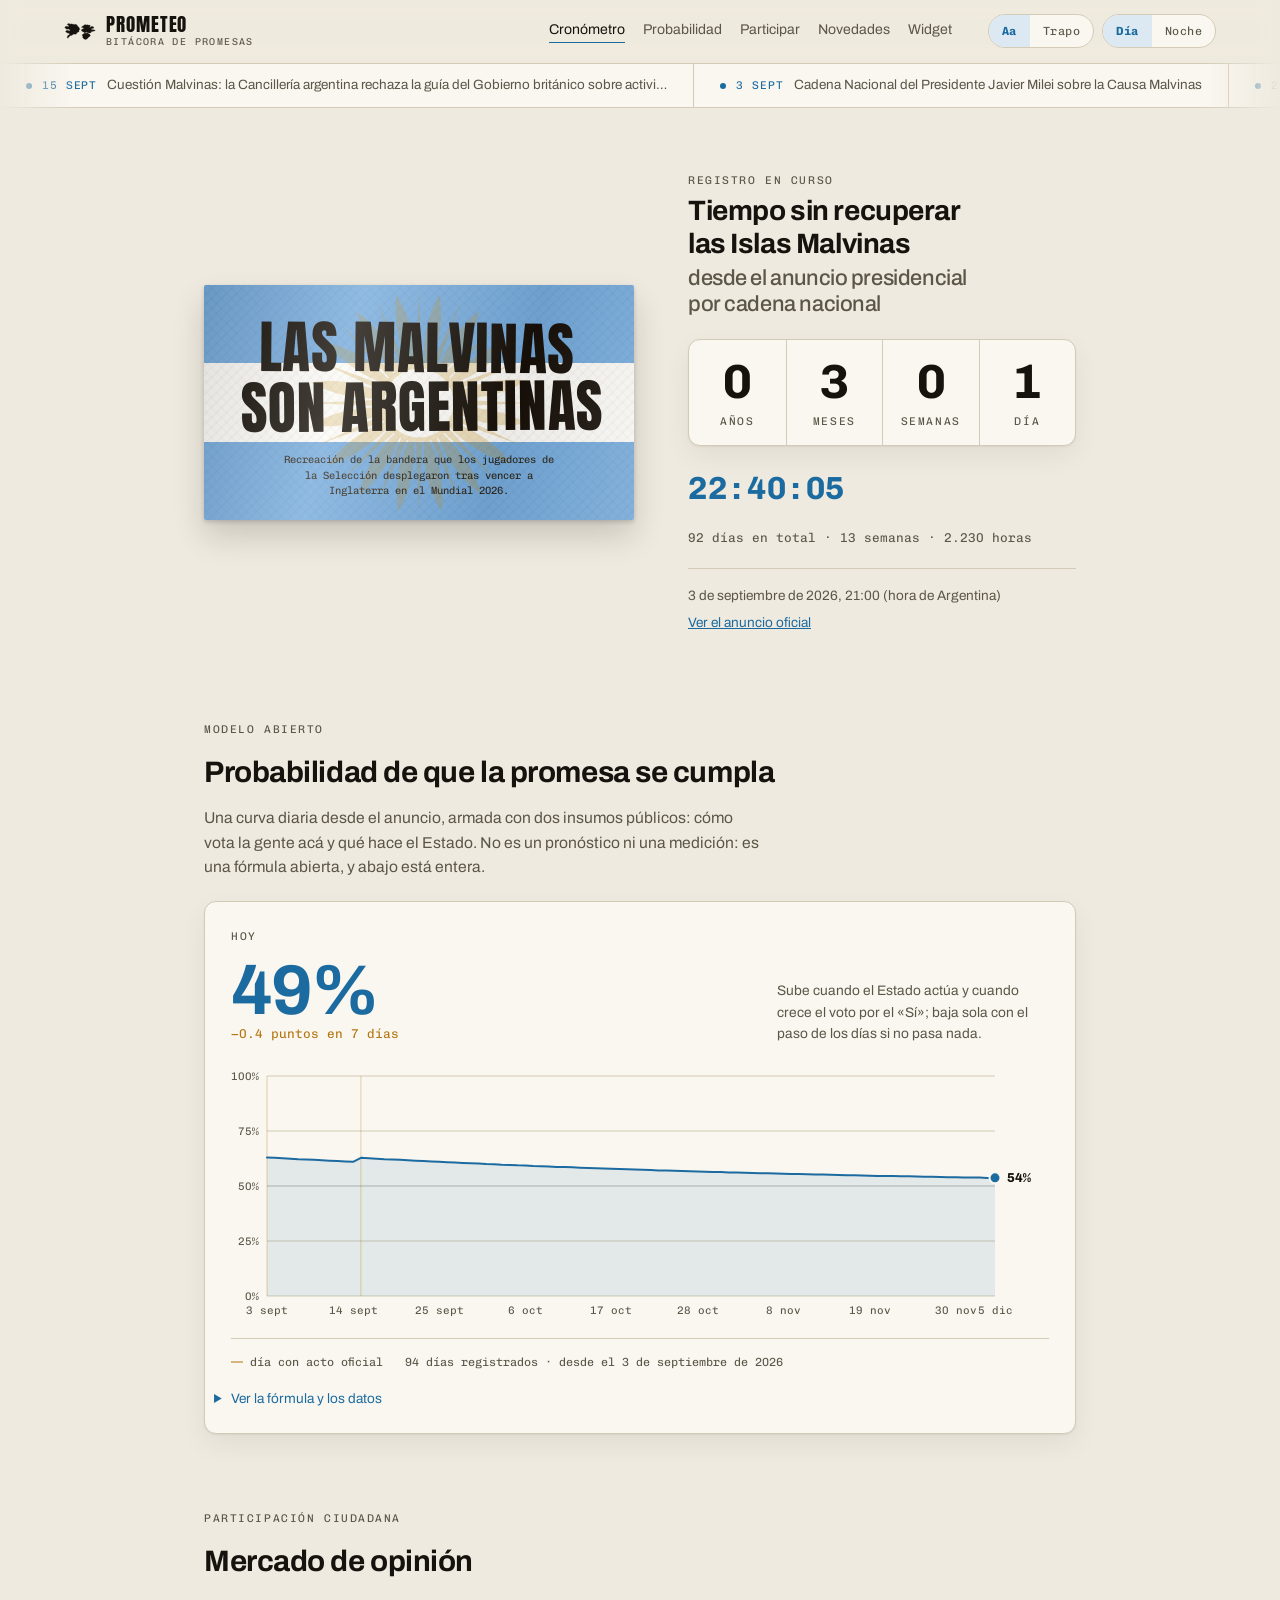
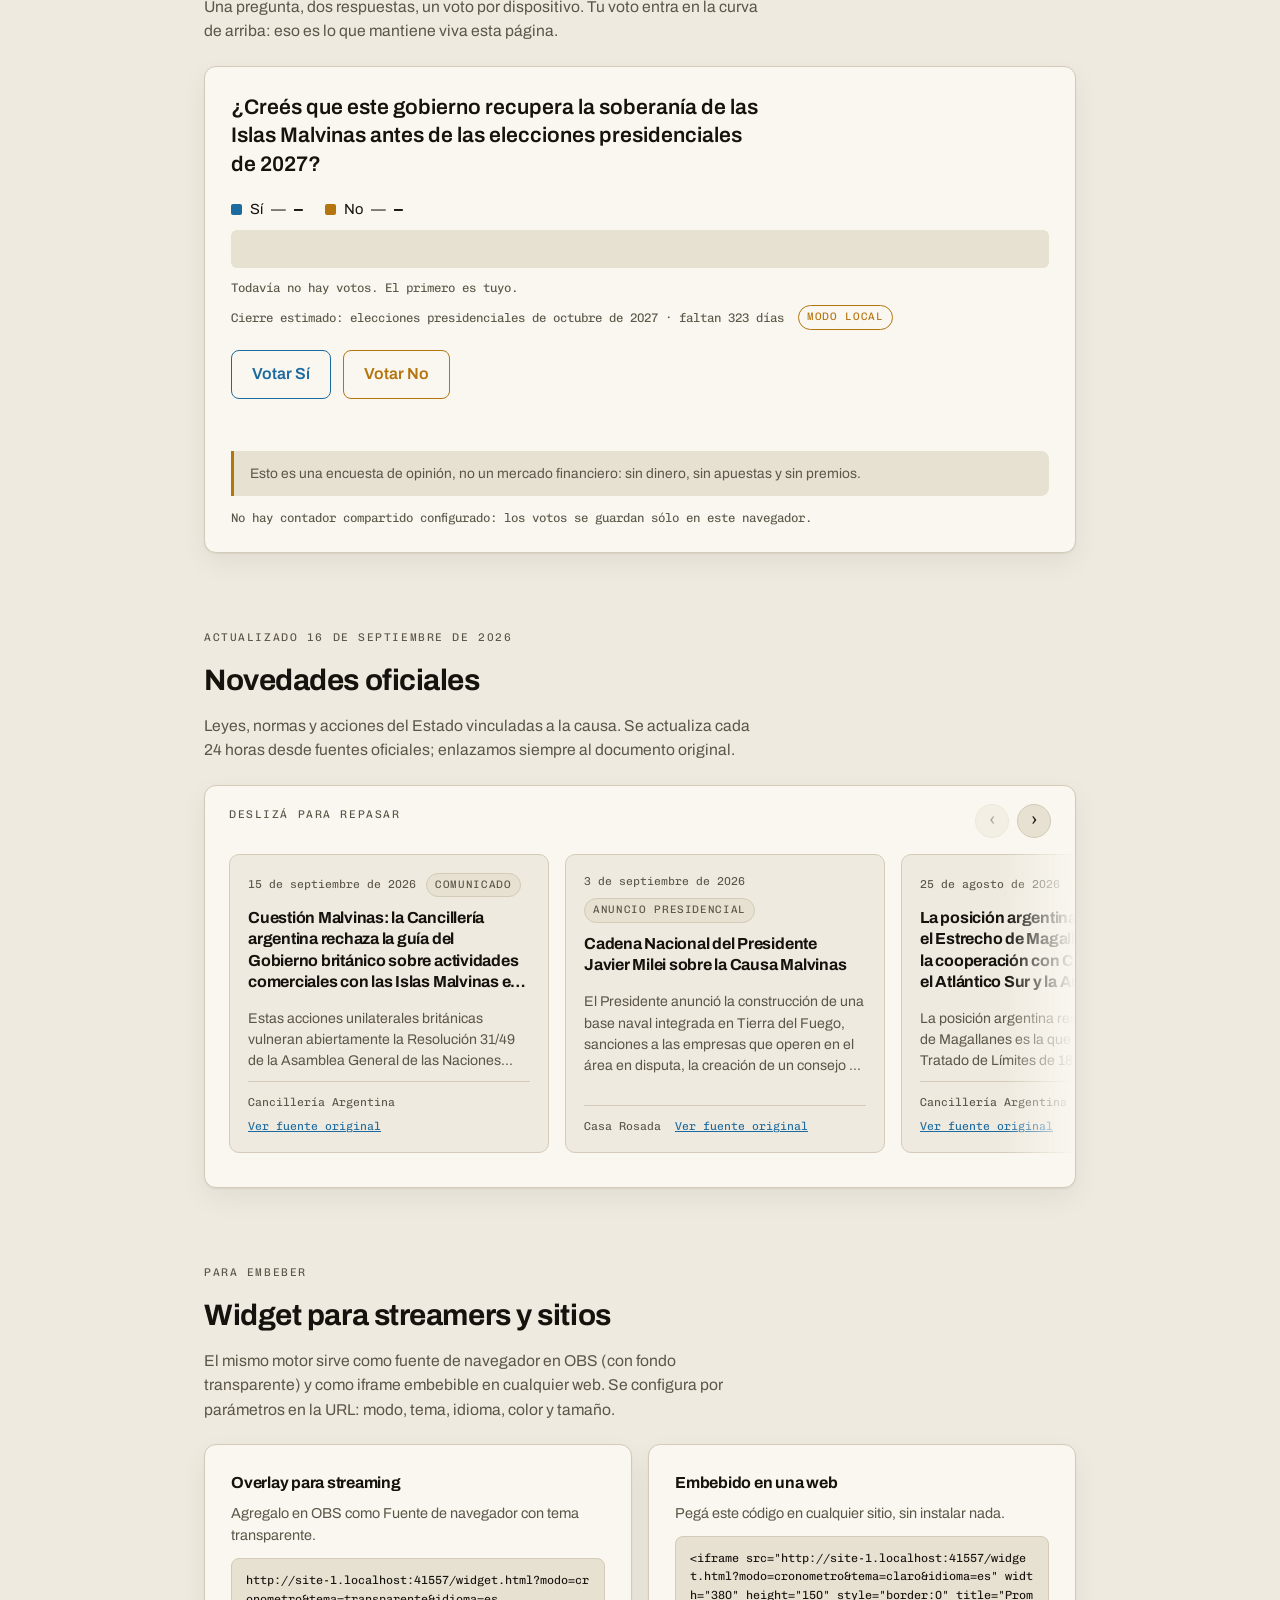
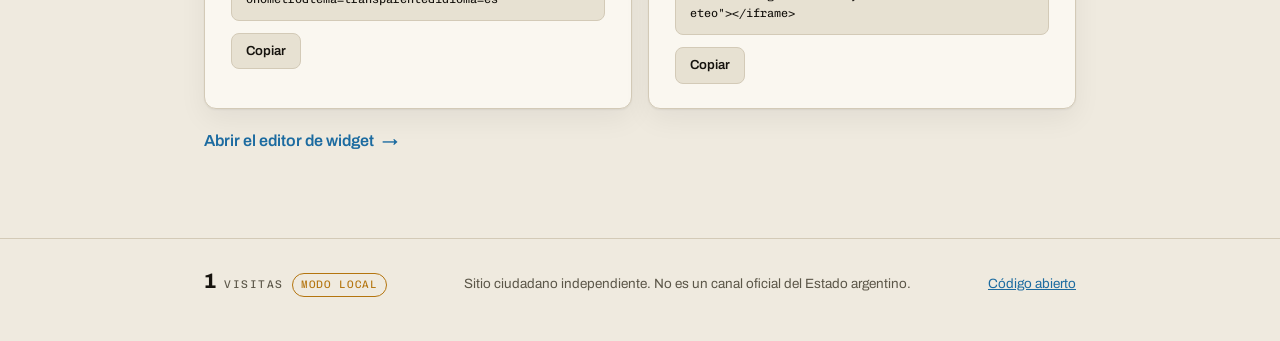
==== commit e91b916a: "publicación: enlaces reales del repo y origen de Pages El pie del sitio y `data/config.js` apuntaban" ====
--- a/index.html
+++ b/index.html
@@ -256,7 +256,7 @@
       <span class="chip chip-local" data-local hidden data-i18n="mercado.local">modo local</span>
     </span>
     <span data-i18n="pie.aviso">Sitio ciudadano independiente. No es un canal oficial del Estado argentino.</span>
-    <a href="https://github.com/malvinas-argentinas/prometeo" target="_blank" rel="noopener noreferrer" data-i18n="pie.codigo">Código abierto</a>
+    <a href="https://github.com/Proferis/malvinas-argentinas" target="_blank" rel="noopener noreferrer" data-i18n="pie.codigo">Código abierto</a>
   </div>
 </footer>
 
